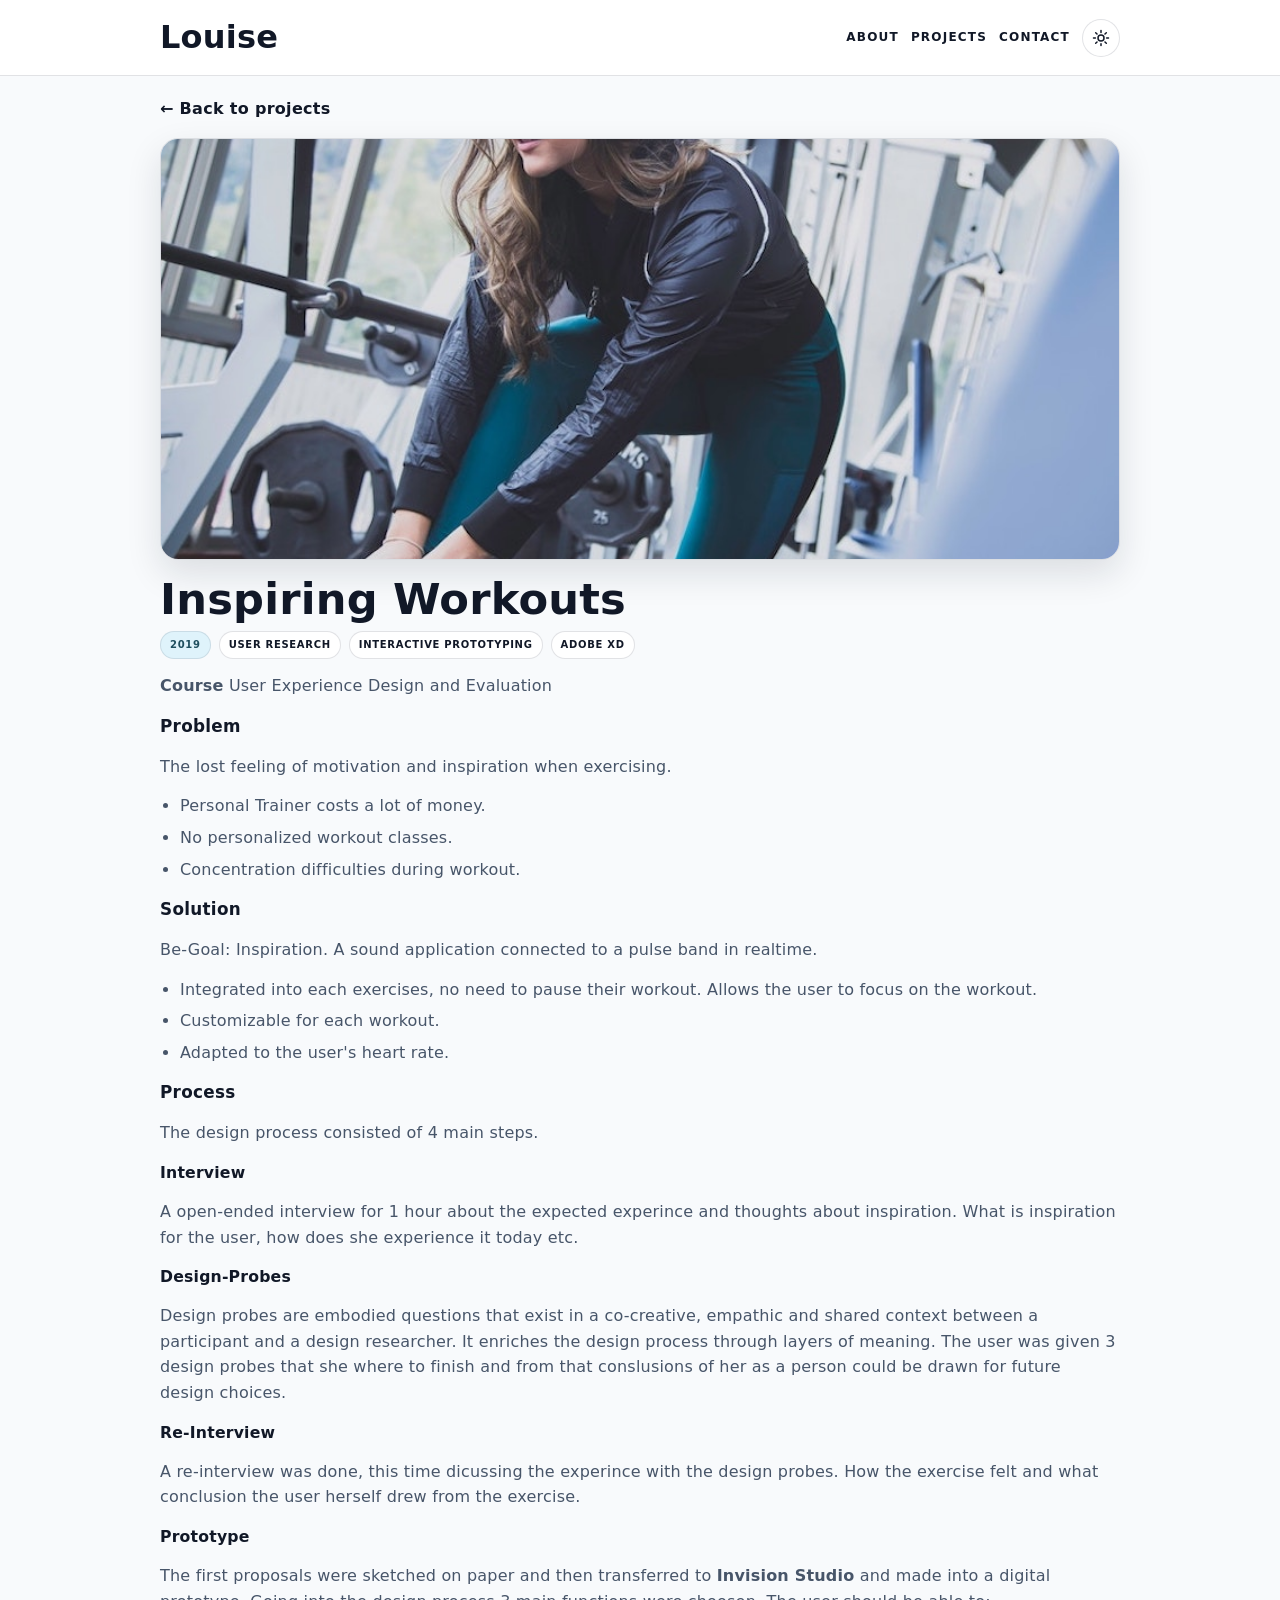
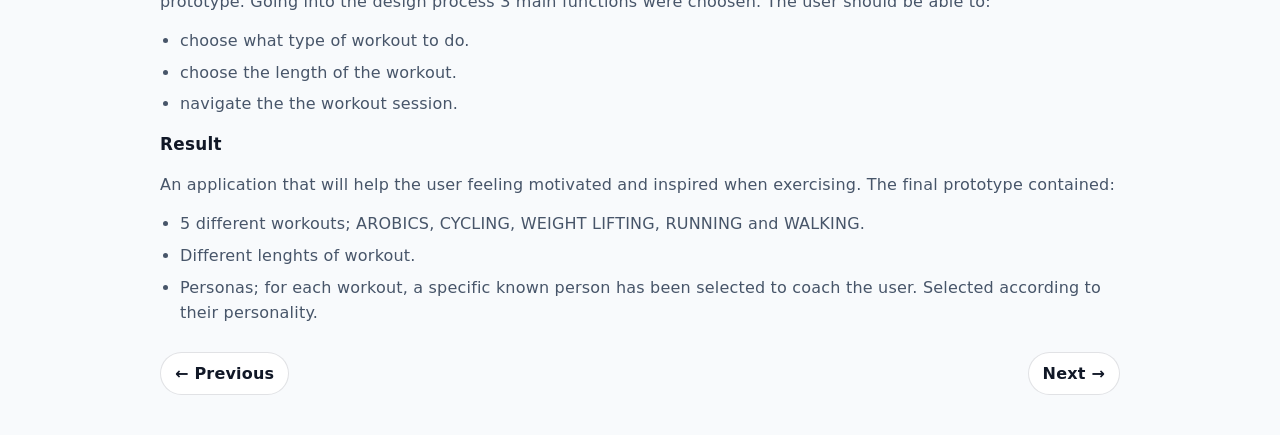
==== projects/inspiring-workouts.html @ f04af3f0 "Lagt till innehåll från förra portfolion" ====
<!doctype html>
<html lang="en">
  <head>
    <meta charset="UTF-8" />
    <meta name="viewport" content="width=device-width, initial-scale=1.0" />
    <title>Inspiring Workouts | Louise Portfolio</title>
    <link rel="stylesheet" href="../css/styles.css" />
  </head>
  <body>
    <header class="navbar">
      <div class="container nav-inner">
        <h1 class="logo">Louise</h1>
        <nav>
          <a href="../index.html#about">About</a>
          <a href="../index.html#projects">Projects</a>
          <a href="../index.html#contact">Contact</a>
          <button class="theme-toggle" id="themeToggle" aria-label="Toggle theme" type="button">
            <svg class="icon icon-sun" viewBox="0 0 24 24" aria-hidden="true" focusable="false">
              <circle cx="12" cy="12" r="4"></circle>
              <path
                d="M12 2v2.5M12 19.5V22M4.9 4.9l1.8 1.8M17.3 17.3l1.8 1.8M2 12h2.5M19.5 12H22M4.9 19.1l1.8-1.8M17.3 6.7l1.8-1.8"
              ></path>
            </svg>
            <svg class="icon icon-moon" viewBox="0 0 24 24" aria-hidden="true" focusable="false">
              <path d="M21 12.8A8.5 8.5 0 1 1 11.2 3a7 7 0 1 0 9.8 9.8Z"></path>
            </svg>
          </button>
        </nav>
      </div>
    </header>

    <main class="project-page container">
      <a class="project-back" href="../index.html#projects">← Back to projects</a>
      <div class="project-hero">
        <img src="../images/projects/inspiring-workouts.jpg" alt="Inspiring Workouts project visual" />
      </div>
      <h1>Inspiring Workouts</h1>
      <div class="project-content">
        <div class="intro-stack" aria-label="Project tools">
          <span>2019</span>
          <span>User Research</span>
          <span>Interactive Prototyping</span>
          <span>Adobe XD</span>
        </div>
        <p><strong>Course</strong> User Experience Design and Evaluation</p>

        <h3>Problem</h3>
        <p>The lost feeling of motivation and inspiration when exercising.</p>
        <ul>
          <li>Personal Trainer costs a lot of money.</li>
          <li>No personalized workout classes.</li>
          <li>Concentration difficulties during workout.</li>
        </ul>

        <h3>Solution</h3>
        <p>Be-Goal: Inspiration. A sound application connected to a pulse band in realtime.</p>
        <ul>
          <li>
            Integrated into each exercises, no need to pause their workout. Allows the user to focus on the workout.
          </li>
          <li>Customizable for each workout.</li>
          <li>Adapted to the user's heart rate.</li>
        </ul>

        <h3>Process</h3>
        <p>The design process consisted of 4 main steps.</p>
        <h4>Interview</h4>
        <p>
          A open-ended interview for 1 hour about the expected experince and thoughts about inspiration. What is
          inspiration for the user, how does she experience it today etc.
        </p>

        <h4>Design-Probes</h4>
        <p>
          Design probes are embodied questions that exist in a co-creative, empathic and shared context between a
          participant and a design researcher. It enriches the design process through layers of meaning. The user was
          given 3 design probes that she where to finish and from that conslusions of her as a person could be drawn for
          future design choices.
        </p>

        <h4>Re-Interview</h4>
        <p>
          A re-interview was done, this time dicussing the experince with the design probes. How the exercise felt and
          what conclusion the user herself drew from the exercise.
        </p>

        <h4>Prototype</h4>
        <p>
          The first proposals were sketched on paper and then transferred to <strong>Invision Studio</strong> and made
          into a digital prototype. Going into the design process 3 main functions were choosen. The user should be able
          to:
        </p>
        <ul>
          <li>choose what type of workout to do.</li>
          <li>choose the length of the workout.</li>
          <li>navigate the the workout session.</li>
        </ul>

        <h3>Result</h3>
        <p>
          An application that will help the user feeling motivated and inspired when exercising. The final prototype
          contained:
        </p>
        <ul>
          <li>5 different workouts; AROBICS, CYCLING, WEIGHT LIFTING, RUNNING and WALKING.</li>
          <li>Different lenghts of workout.</li>
          <li>
            Personas; for each workout, a specific known person has been selected to coach the user. Selected according
            to their personality.
          </li>
        </ul>
      </div>
      <div class="project-nav">
        <a href="social-podcast.html">← Previous</a>
        <a href="reduce-reuse-recycle.html">Next →</a>
      </div>
    </main>

    <script src="../js/main.js"></script>
  </body>
</html>
---- css/styles.css ----
:root {
  --bg: #f8fafc;
  --surface: #ffffff;
  --primary: #111827;
  --accent-2: #06b6d4;
  --tag-bg: #dff3fb;
  --tag-text: #1f4f5f;
  --secondary: #475569;
  --nav-bg: rgba(255, 255, 255, 0.9);
  --line: rgba(15, 23, 42, 0.12);
  --hero-glow-a: rgba(236, 72, 153, 0.18);
  --hero-glow-b: rgba(34, 211, 238, 0.16);
  --banner-line: rgba(15, 23, 42, 0.1);
  --banner-shadow: 0 24px 80px rgba(15, 23, 42, 0.18);
  --card-bg: linear-gradient(145deg, #ffffff, #f1f5f9);
  --card-line: rgba(15, 23, 42, 0.1);
  --card-shadow: 0 14px 35px rgba(15, 23, 42, 0.12);
  --project-copy: #334155;
}

body.theme-dark {
  --bg: #09090b;
  --surface: #111827;
  --primary: #f8fafc;
  --accent-2: #22d3ee;
  --tag-bg: rgba(34, 211, 238, 0.2);
  --tag-text: #bff6ff;
  --secondary: #a1a1aa;
  --nav-bg: rgba(9, 9, 11, 0.85);
  --line: rgba(255, 255, 255, 0.1);
  --hero-glow-a: rgba(236, 72, 153, 0.25);
  --hero-glow-b: rgba(34, 211, 238, 0.2);
  --banner-line: rgba(255, 255, 255, 0.15);
  --banner-shadow: 0 24px 80px rgba(0, 0, 0, 0.45);
  --card-bg: linear-gradient(145deg, rgba(17, 24, 39, 0.9), rgba(31, 41, 55, 0.8));
  --card-line: rgba(255, 255, 255, 0.12);
  --card-shadow: 0 14px 35px rgba(0, 0, 0, 0.28);
  --project-copy: #d4d4d8;
}

* {
  box-sizing: border-box;
  margin: 0;
  padding: 0;
  font-family: system-ui;
}

body {
  background: var(--bg);
  color: var(--primary);
  line-height: 1.6;
  letter-spacing: 0.2px;
}

.container {
  max-width: 1000px;
  margin: auto;
  padding: clamp(24px, 4vw, 40px) clamp(16px, 3vw, 20px);
}

.navbar {
  background: var(--nav-bg);
  backdrop-filter: blur(8px);
  border-bottom: 1px solid var(--line);
  position: sticky;
  top: 0;
  z-index: 10;
}

.navbar .container {
  padding-top: 12px;
  padding-bottom: 12px;
}

.nav-inner {
  display: flex;
  justify-content: space-between;
  align-items: center;
  gap: 12px;
  flex-wrap: wrap;
}

nav {
  display: flex;
  align-items: center;
  justify-content: flex-end;
  gap: 12px;
  flex-wrap: wrap;
}

nav a {
  text-decoration: none;
  color: var(--primary);
  font-weight: 600;
  text-transform: uppercase;
  font-size: 12px;
  letter-spacing: 1.2px;
}

.theme-toggle {
  width: 38px;
  height: 38px;
  display: inline-flex;
  align-items: center;
  justify-content: center;
  position: relative;
  border-radius: 999px;
  border: 1px solid var(--line);
  background: var(--surface);
  color: var(--primary);
  line-height: 0;
  cursor: pointer;
}

.theme-toggle .icon {
  width: 18px;
  height: 18px;
  fill: none;
  stroke: currentColor;
  stroke-width: 2;
  stroke-linecap: round;
  stroke-linejoin: round;
  position: absolute;
  transition: opacity 0.2s ease;
}

.theme-toggle .icon-moon {
  opacity: 0;
}

body.theme-dark .theme-toggle .icon-sun {
  opacity: 0;
}

body.theme-dark .theme-toggle .icon-moon {
  opacity: 1;
}

.intro {
  position: relative;
  background: linear-gradient(to left, var(--hero-glow-b) 0%, var(--hero-glow-a) 100%);
}

.intro .container {
  position: relative;
  z-index: 1;
  padding-top: clamp(22px, 4vw, 44px);
  padding-bottom: clamp(16px, 3vw, 28px);
}

.intro::after {
  content: "";
  position: absolute;
  left: 0;
  right: 0;
  bottom: 0;
  height: 140px;
  background: linear-gradient(to bottom, rgba(255, 255, 255, 0), var(--bg));
  pointer-events: none;
}

.intro-grid {
  display: grid;
  grid-template-columns: 1.05fr 0.95fr;
  gap: 30px;
  align-items: start;
}

.intro-head {
  margin-bottom: 20px;
}

.intro-kicker {
  display: inline-block;
  padding: 7px 12px;
  border-radius: 999px;
  background: var(--surface);
  border: 1px solid var(--line);
  font-size: 11px;
  font-weight: 800;
  letter-spacing: 1px;
  text-transform: uppercase;
}

.intro-head h2 {
  font-size: clamp(2rem, 5.2vw, 3.8rem);
  line-height: 1.08;
  font-weight: 900;
  letter-spacing: 0.5px;
  margin-top: 14px;
}

.intro-copy p {
  margin-top: 16px;
  color: var(--secondary);
  font-size: clamp(0.98rem, 1.8vw, 1.05rem);
  max-width: 68ch;
}

.intro-stack {
  display: flex;
  flex-wrap: wrap;
  gap: 10px;
  margin-top: 18px;
}

.intro-stack span {
  padding: 7px 11px;
  border-radius: 999px;
  font-size: 11px;
  font-weight: 800;
  letter-spacing: 0.9px;
  text-transform: uppercase;
  background: var(--surface);
  border: 1px solid var(--line);
}

.intro-banner {
  --slide-count: 2;
  --slide-duration: 3s;
  position: relative;
  min-height: 320px;
  border-radius: 24px;
  overflow: hidden;
  border: 2px solid var(--banner-line);
  box-shadow: var(--banner-shadow);
  aspect-ratio: 4 / 3;
}

.intro-banner img {
  position: absolute;
  inset: 0;
  width: 100%;
  height: 100%;
  object-fit: cover;
  opacity: 0;
  animation: intro-banner-rotate calc(var(--slide-count) * var(--slide-duration)) infinite;
}

.intro-banner img:first-child {
  animation-delay: 0s;
}

.intro-banner img:nth-child(2) {
  animation-delay: calc(var(--slide-duration) * 1);
}

@keyframes intro-banner-rotate {
  0%,
  45% {
    opacity: 1;
  }

  55%,
  100% {
    opacity: 0;
  }
}

@media (prefers-reduced-motion: reduce) {
  .intro-banner img {
    animation: none;
  }

  .intro-banner img:not(:first-child) {
    display: none;
  }
}

.projects {
  padding-top: 52px;
}

.projects-intro {
  color: var(--secondary);
  margin-top: 6px;
  margin-bottom: 16px;
}

.project-page {
  padding-top: 20px;
}

.project-back {
  color: var(--primary);
  text-decoration: none;
  font-weight: 700;
  letter-spacing: 0.3px;
}

.project-hero {
  margin-top: 16px;
  border-radius: 18px;
  overflow: hidden;
  border: 1px solid var(--line);
  box-shadow: var(--card-shadow);
}

.project-hero img {
  width: 100%;
  max-height: 420px;
  object-fit: cover;
  display: block;
}

.project-page h1 {
  margin-top: 16px;
  font-size: clamp(1.8rem, 4vw, 2.7rem);
  line-height: 1.1;
}

.project-content {
  margin-top: 8px;
  display: grid;
  gap: 14px;
}

.project-content h3 {
  font-size: 1.05rem;
  letter-spacing: 0.3px;
}

.project-content h4 {
  font-size: 0.98rem;
}

.project-content p {
  color: var(--secondary);
}

.project-content ul {
  padding-left: 20px;
  color: var(--secondary);
}

.project-content li + li {
  margin-top: 6px;
}

.project-content .intro-stack {
  gap: 8px;
  margin-top: 0;
}

.project-content .intro-stack span {
  padding: 5px 9px;
  font-size: 10px;
  letter-spacing: 0.7px;
  background: var(--surface);
  color: var(--primary);
  border-color: var(--line);
}

.project-content .intro-stack span:first-child {
  background: var(--tag-bg);
  color: var(--tag-text);
  border-color: var(--card-line);
}

.project-outcome {
  background: var(--card-bg);
  border: 1px solid var(--card-line);
  border-radius: 12px;
  padding: 12px 14px;
}

.project-nav {
  margin-top: 26px;
  display: flex;
  justify-content: space-between;
  gap: 12px;
  flex-wrap: wrap;
}

.project-nav a {
  color: var(--primary);
  text-decoration: none;
  border: 1px solid var(--line);
  background: var(--surface);
  border-radius: 999px;
  padding: 8px 14px;
  font-weight: 700;
}

.projects h2,
.contact h2 {
  font-size: 2rem;
  margin-bottom: 8px;
  text-transform: uppercase;
  letter-spacing: 1px;
}

.about p,
.contact p {
  color: var(--secondary);
}

.contact a,
.intro-copy a {
  color: var(--primary);
  word-break: break-word;
}

.project-grid {
  display: grid;
  grid-template-columns: repeat(auto-fit, minmax(250px, 1fr));
  gap: 24px;
  margin-top: 30px;
}

.project-card {
  background: var(--card-bg);
  padding: 24px;
  border-radius: 18px;
  text-decoration: none;
  color: var(--primary);
  border: 1px solid var(--card-line);
  box-shadow: var(--card-shadow);
  display: flex;
  flex-direction: column;
  gap: 10px;
  transition: 0.2s;
}

.project-thumb {
  width: 100%;
  aspect-ratio: 16 / 10;
  object-fit: cover;
  border-radius: 12px;
  border: 1px solid var(--card-line);
}

.project-card:hover {
  transform: translateY(-6px) scale(1.01);
  border-color: rgba(34, 211, 238, 0.6);
}

.project-card p {
  color: var(--project-copy);
}

.tag {
  display: inline-block;
  width: fit-content;
  align-self: flex-start;
  margin-top: auto;
  font-size: 12px;
  background: var(--tag-bg);
  color: var(--tag-text);
  border: 1px solid var(--card-line);
  padding: 6px 10px;
  border-radius: 999px;
  font-weight: 700;
  text-transform: uppercase;
  letter-spacing: 0.7px;
}

.footer {
  text-align: center;
  padding: 40px;
  color: var(--secondary);
}

@media (max-width: 900px) {
  .intro-grid {
    grid-template-columns: 1fr;
  }

  .intro-banner {
    min-height: 280px;
  }
}

@media (max-width: 700px) {
  .nav-inner {
    justify-content: center;
  }

  nav {
    justify-content: center;
  }

  .theme-toggle {
    width: 36px;
    height: 36px;
  }

  .intro .container {
    padding-top: 30px;
  }

  .intro-banner {
    min-height: 220px;
  }
}

@media (max-width: 540px) {
  .intro h2 {
    line-height: 1.15;
  }

  .projects h2,
  .contact h2 {
    font-size: 1.65rem;
  }

  .project-card {
    padding: 18px;
  }

  .project-nav {
    flex-direction: column;
  }
}
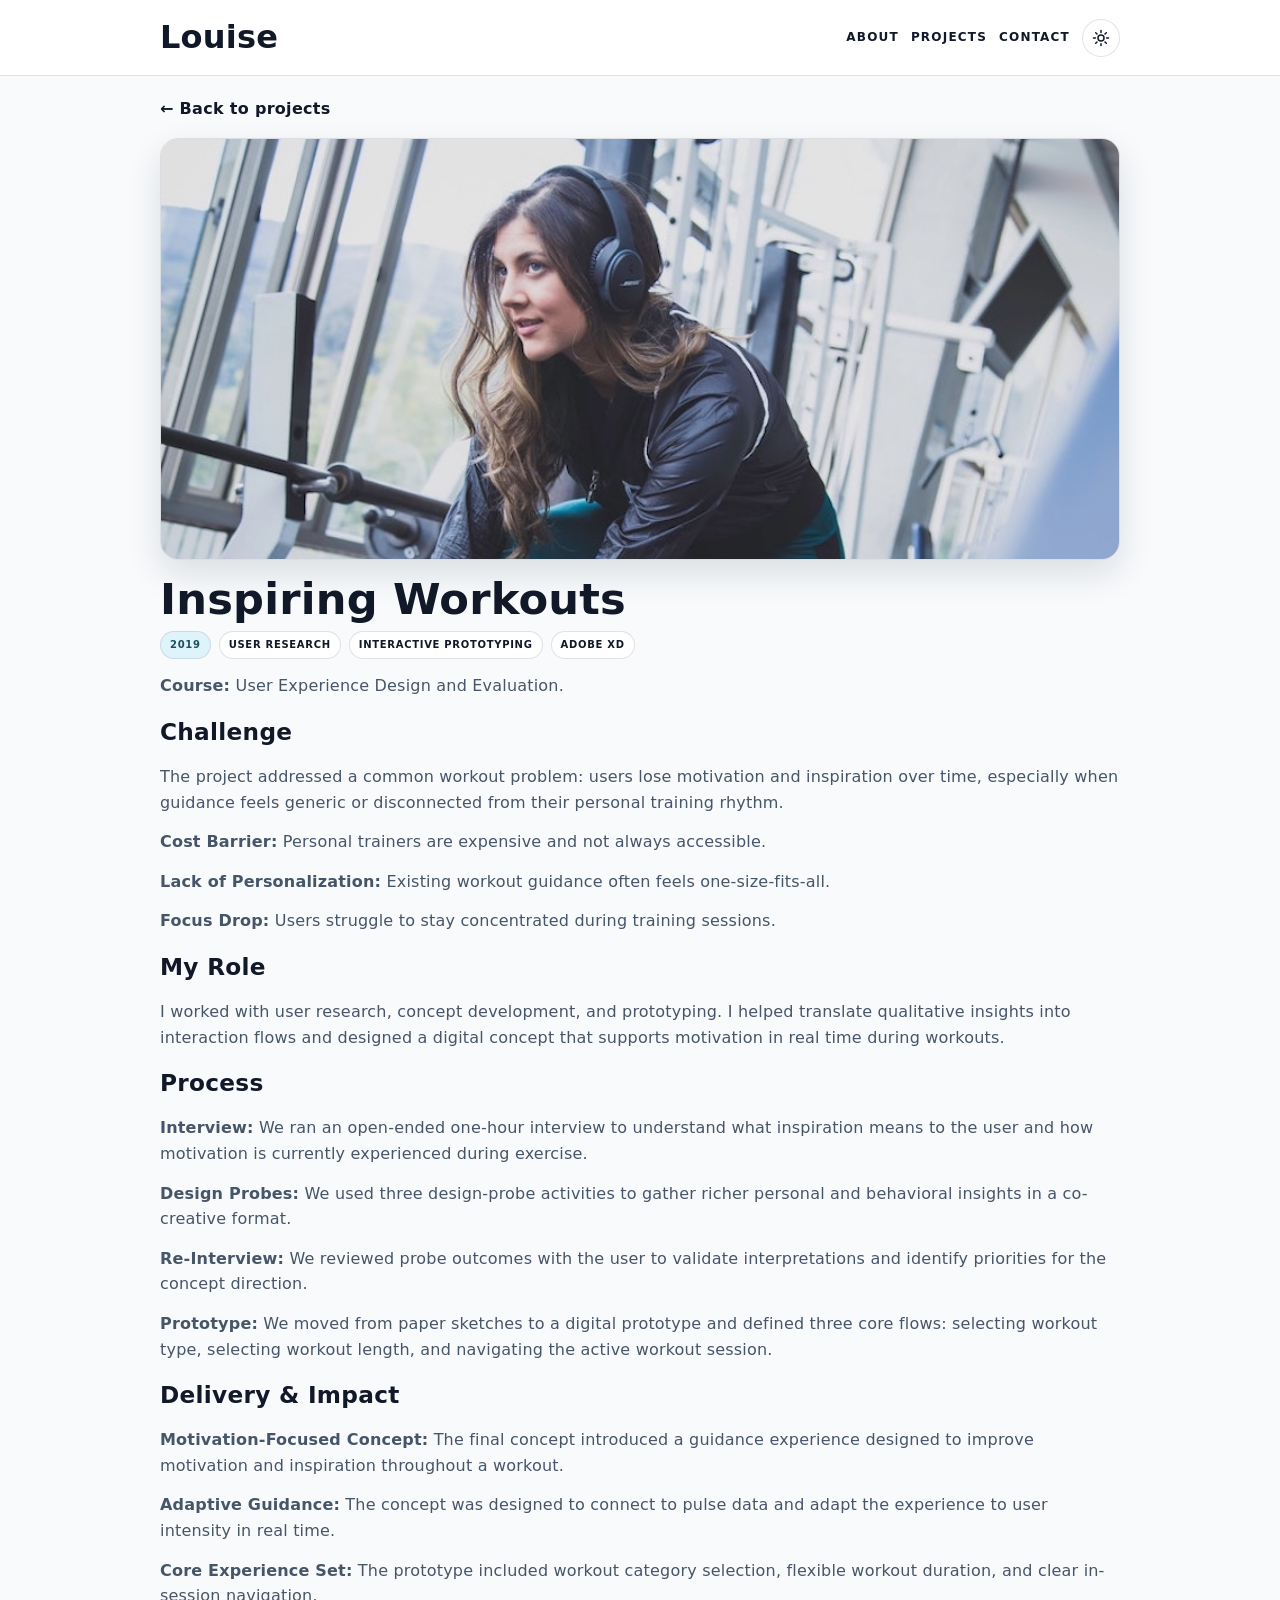
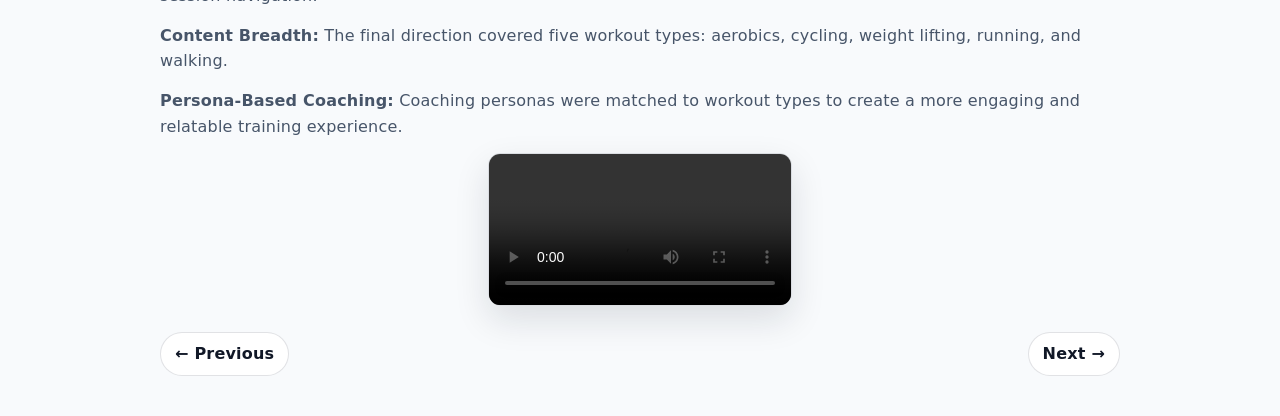
==== commit ba5bd880: "Ändrat content på projekt sidorna" ====
--- a/projects/inspiring-workouts.html
+++ b/projects/inspiring-workouts.html
@@ -9,7 +9,7 @@
   <body>
     <header class="navbar">
       <div class="container nav-inner">
-        <h1 class="logo">Louise</h1>
+        <h1 class="logo"><a href="../index.html">Louise</a></h1>
         <nav>
           <a href="../index.html#about">About</a>
           <a href="../index.html#projects">Projects</a>
@@ -32,7 +32,7 @@
     <main class="project-page container">
       <a class="project-back" href="../index.html#projects">← Back to projects</a>
       <div class="project-hero">
-        <img src="../images/projects/inspiring-workouts.jpg" alt="Inspiring Workouts project visual" />
+        <img class="crop-top" src="../images/projects/inspiring-workouts.jpg" alt="Inspiring Workouts project visual" />
       </div>
       <h1>Inspiring Workouts</h1>
       <div class="project-content">
@@ -42,73 +42,69 @@
           <span>Interactive Prototyping</span>
           <span>Adobe XD</span>
         </div>
-        <p><strong>Course</strong> User Experience Design and Evaluation</p>
+        <p><strong>Course:</strong> User Experience Design and Evaluation.</p>
 
-        <h3>Problem</h3>
-        <p>The lost feeling of motivation and inspiration when exercising.</p>
-        <ul>
-          <li>Personal Trainer costs a lot of money.</li>
-          <li>No personalized workout classes.</li>
-          <li>Concentration difficulties during workout.</li>
-        </ul>
+        <h3>Challenge</h3>
+        <p>
+          The project addressed a common workout problem: users lose motivation and inspiration over time, especially
+          when guidance feels generic or disconnected from their personal training rhythm.
+        </p>
+        <p><strong>Cost Barrier:</strong> Personal trainers are expensive and not always accessible.</p>
+        <p><strong>Lack of Personalization:</strong> Existing workout guidance often feels one-size-fits-all.</p>
+        <p><strong>Focus Drop:</strong> Users struggle to stay concentrated during training sessions.</p>
 
-        <h3>Solution</h3>
-        <p>Be-Goal: Inspiration. A sound application connected to a pulse band in realtime.</p>
-        <ul>
-          <li>
-            Integrated into each exercises, no need to pause their workout. Allows the user to focus on the workout.
-          </li>
-          <li>Customizable for each workout.</li>
-          <li>Adapted to the user's heart rate.</li>
-        </ul>
+        <h3>My Role</h3>
+        <p>
+          I worked with user research, concept development, and prototyping. I helped translate qualitative insights
+          into interaction flows and designed a digital concept that supports motivation in real time during workouts.
+        </p>
 
         <h3>Process</h3>
-        <p>The design process consisted of 4 main steps.</p>
-        <h4>Interview</h4>
         <p>
-          A open-ended interview for 1 hour about the expected experince and thoughts about inspiration. What is
-          inspiration for the user, how does she experience it today etc.
+          <strong>Interview:</strong> We ran an open-ended one-hour interview to understand what inspiration means to
+          the user and how motivation is currently experienced during exercise.
+        </p>
+        <p>
+          <strong>Design Probes:</strong> We used three design-probe activities to gather richer personal and behavioral
+          insights in a co-creative format.
+        </p>
+        <p>
+          <strong>Re-Interview:</strong> We reviewed probe outcomes with the user to validate interpretations and
+          identify priorities for the concept direction.
+        </p>
+        <p>
+          <strong>Prototype:</strong> We moved from paper sketches to a digital prototype and defined three core flows:
+          selecting workout type, selecting workout length, and navigating the active workout session.
         </p>
 
-        <h4>Design-Probes</h4>
+        <h3>Delivery & Impact</h3>
         <p>
-          Design probes are embodied questions that exist in a co-creative, empathic and shared context between a
-          participant and a design researcher. It enriches the design process through layers of meaning. The user was
-          given 3 design probes that she where to finish and from that conslusions of her as a person could be drawn for
-          future design choices.
+          <strong>Motivation-Focused Concept:</strong> The final concept introduced a guidance experience designed to
+          improve motivation and inspiration throughout a workout.
+        </p>
+        <p>
+          <strong>Adaptive Guidance:</strong> The concept was designed to connect to pulse data and adapt the experience
+          to user intensity in real time.
+        </p>
+        <p>
+          <strong>Core Experience Set:</strong> The prototype included workout category selection, flexible workout
+          duration, and clear in-session navigation.
+        </p>
+        <p>
+          <strong>Content Breadth:</strong> The final direction covered five workout types: aerobics, cycling, weight
+          lifting, running, and walking.
+        </p>
+        <p>
+          <strong>Persona-Based Coaching:</strong> Coaching personas were matched to workout types to create a more
+          engaging and relatable training experience.
         </p>
 
-        <h4>Re-Interview</h4>
-        <p>
-          A re-interview was done, this time dicussing the experince with the design probes. How the exercise felt and
-          what conclusion the user herself drew from the exercise.
-        </p>
-
-        <h4>Prototype</h4>
-        <p>
-          The first proposals were sketched on paper and then transferred to <strong>Invision Studio</strong> and made
-          into a digital prototype. Going into the design process 3 main functions were choosen. The user should be able
-          to:
-        </p>
-        <ul>
-          <li>choose what type of workout to do.</li>
-          <li>choose the length of the workout.</li>
-          <li>navigate the the workout session.</li>
-        </ul>
-
-        <h3>Result</h3>
-        <p>
-          An application that will help the user feeling motivated and inspired when exercising. The final prototype
-          contained:
-        </p>
-        <ul>
-          <li>5 different workouts; AROBICS, CYCLING, WEIGHT LIFTING, RUNNING and WALKING.</li>
-          <li>Different lenghts of workout.</li>
-          <li>
-            Personas; for each workout, a specific known person has been selected to coach the user. Selected according
-            to their personality.
-          </li>
-        </ul>
+        <div class="project-video" aria-label="Inspiring Workouts demo video">
+          <video controls preload="metadata">
+            <source src="../videos/inspiring-workouts.mp4" type="video/mp4" />
+            Your browser does not support the video tag.
+          </video>
+        </div>
       </div>
       <div class="project-nav">
         <a href="social-podcast.html">← Previous</a>
--- a/css/styles.css
+++ b/css/styles.css
@@ -97,6 +97,21 @@
   letter-spacing: 1.2px;
 }
 
+.logo a {
+  color: inherit;
+  text-decoration: none;
+}
+
+.navbar a,
+.navbar .theme-toggle {
+  transition: opacity 0.2s ease;
+}
+
+.navbar a:hover,
+.navbar .theme-toggle:hover {
+  opacity: 0.8;
+}
+
 .theme-toggle {
   width: 38px;
   height: 38px;
@@ -216,7 +231,7 @@
 }
 
 .intro-banner {
-  --slide-count: 2;
+  --slide-count: 5;
   --slide-duration: 3s;
   position: relative;
   min-height: 320px;
@@ -237,7 +252,7 @@
   animation: intro-banner-rotate calc(var(--slide-count) * var(--slide-duration)) infinite;
 }
 
-.intro-banner img:first-child {
+.intro-banner img:nth-child(1) {
   animation-delay: 0s;
 }
 
@@ -245,13 +260,25 @@
   animation-delay: calc(var(--slide-duration) * 1);
 }
 
+.intro-banner img:nth-child(3) {
+  animation-delay: calc(var(--slide-duration) * 2);
+}
+
+.intro-banner img:nth-child(4) {
+  animation-delay: calc(var(--slide-duration) * 3);
+}
+
+.intro-banner img:nth-child(5) {
+  animation-delay: calc(var(--slide-duration) * 4);
+}
+
 @keyframes intro-banner-rotate {
   0%,
-  45% {
+  15% {
     opacity: 1;
   }
 
-  55%,
+  20%,
   100% {
     opacity: 0;
   }
@@ -298,9 +325,28 @@
 
 .project-hero img {
   width: 100%;
-  max-height: 420px;
+  height: clamp(240px, 45vw, 420px);
   object-fit: cover;
   display: block;
+}
+
+.project-hero img.contain-full {
+  object-fit: contain;
+  object-position: center;
+  background: var(--surface);
+}
+
+.project-hero.hero-fit-width {
+  width: fit-content;
+  max-width: 100%;
+}
+
+.project-hero img.hero-natural-width {
+  width: auto;
+  max-width: 100%;
+  height: clamp(240px, 45vw, 420px);
+  object-fit: cover;
+  margin: 0;
 }
 
 .project-page h1 {
@@ -315,8 +361,55 @@
   gap: 14px;
 }
 
+.project-gallery {
+  display: grid;
+  grid-template-columns: repeat(3, minmax(0, 1fr));
+  gap: 10px;
+}
+
+.project-gallery img {
+  width: 100%;
+  border-radius: 12px;
+  border: 1px solid var(--line);
+  box-shadow: var(--card-shadow);
+  object-fit: cover;
+  display: block;
+}
+
+.meeting-zone-gallery {
+  grid-template-columns: minmax(0, 2.4fr) minmax(0, 1fr);
+  align-items: stretch;
+}
+
+.meeting-zone-gallery img:first-child {
+  width: auto;
+  max-width: 100%;
+  height: clamp(180px, 24vw, 260px);
+  object-fit: contain;
+  justify-self: start;
+}
+
+.meeting-zone-gallery img:last-child {
+  width: auto;
+  max-width: 100%;
+  height: clamp(180px, 24vw, 260px);
+  object-fit: cover;
+  justify-self: end;
+}
+
+.project-video video {
+  width: 100%;
+  max-width: 304px;
+  border-radius: 12px;
+  border: 1px solid var(--line);
+  box-shadow: var(--card-shadow);
+  display: block;
+  margin: 0 auto;
+}
+
 .project-content h3 {
-  font-size: 1.05rem;
+  font-size: clamp(1.22rem, 2.2vw, 1.45rem);
+  font-weight: 800;
   letter-spacing: 0.3px;
 }
 
@@ -428,6 +521,10 @@
   object-fit: cover;
   border-radius: 12px;
   border: 1px solid var(--card-line);
+}
+
+.crop-top {
+  object-position: top center;
 }
 
 .project-card:hover {
